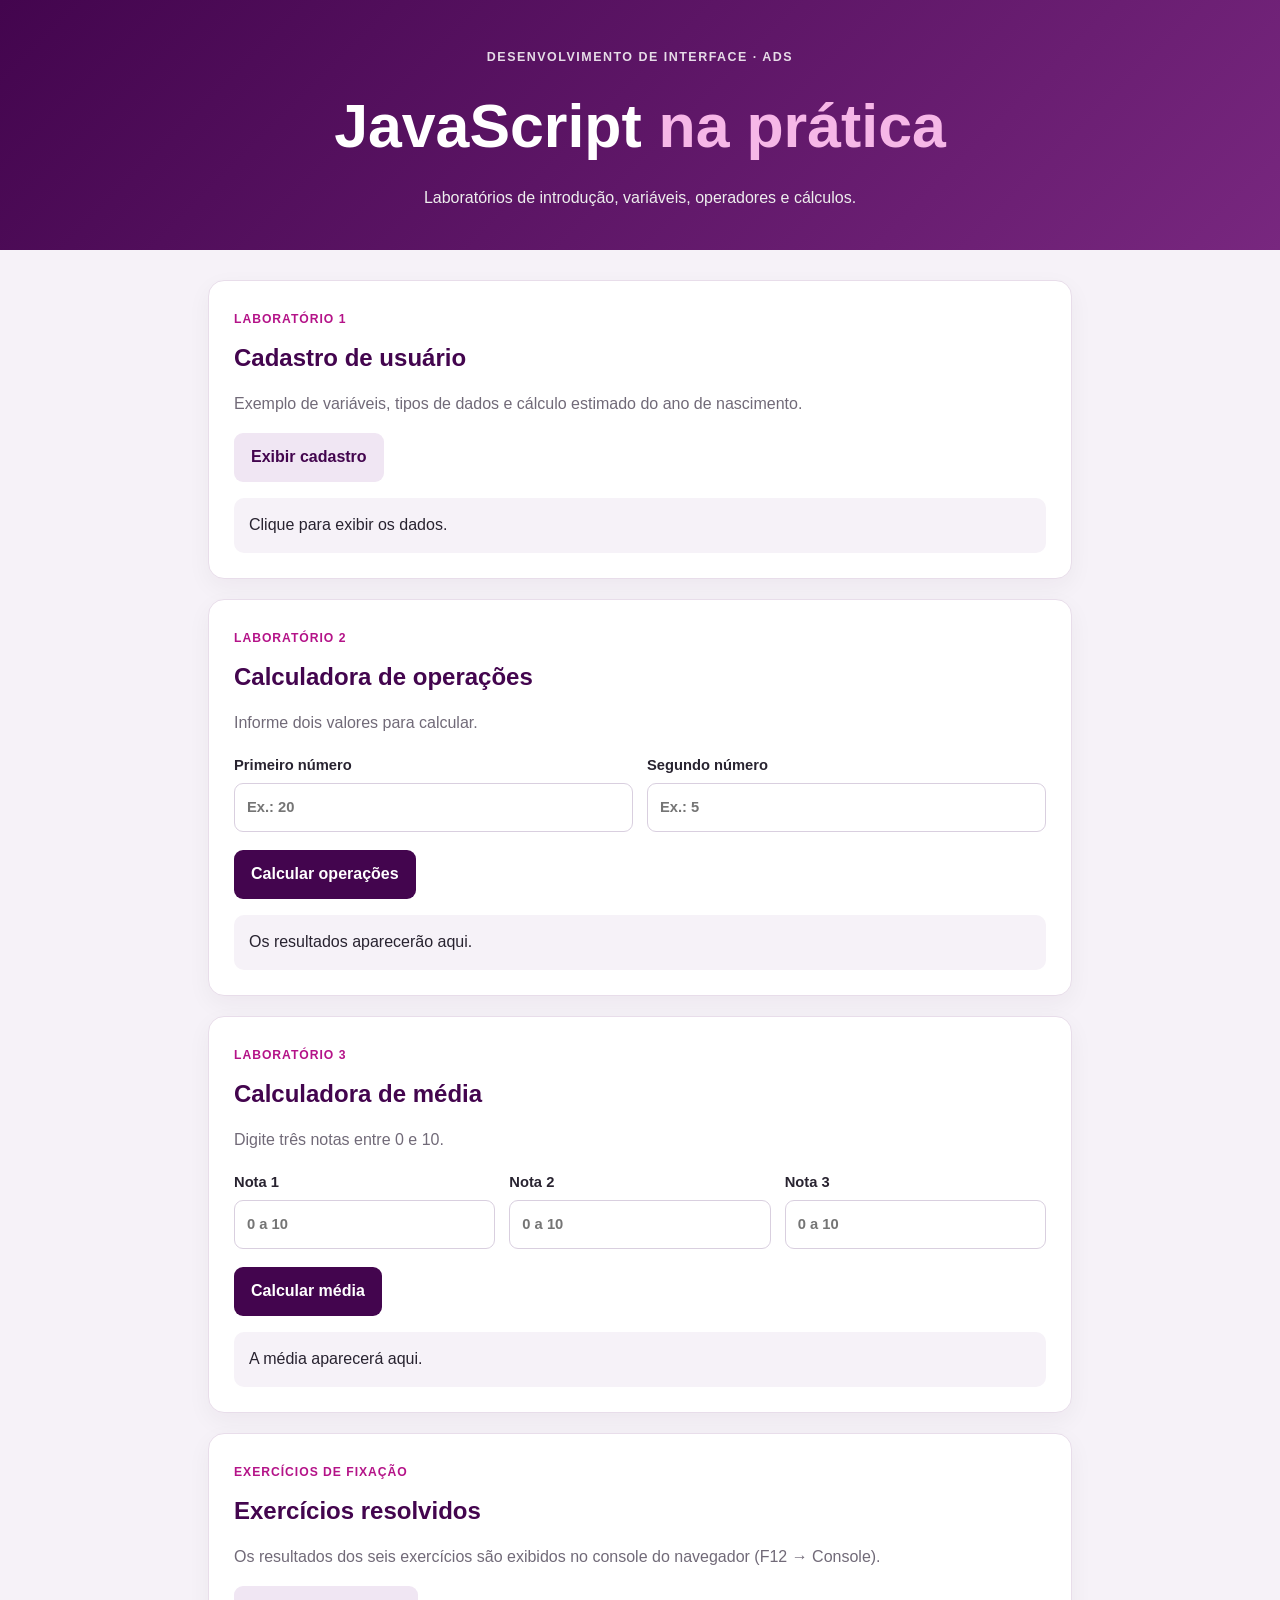
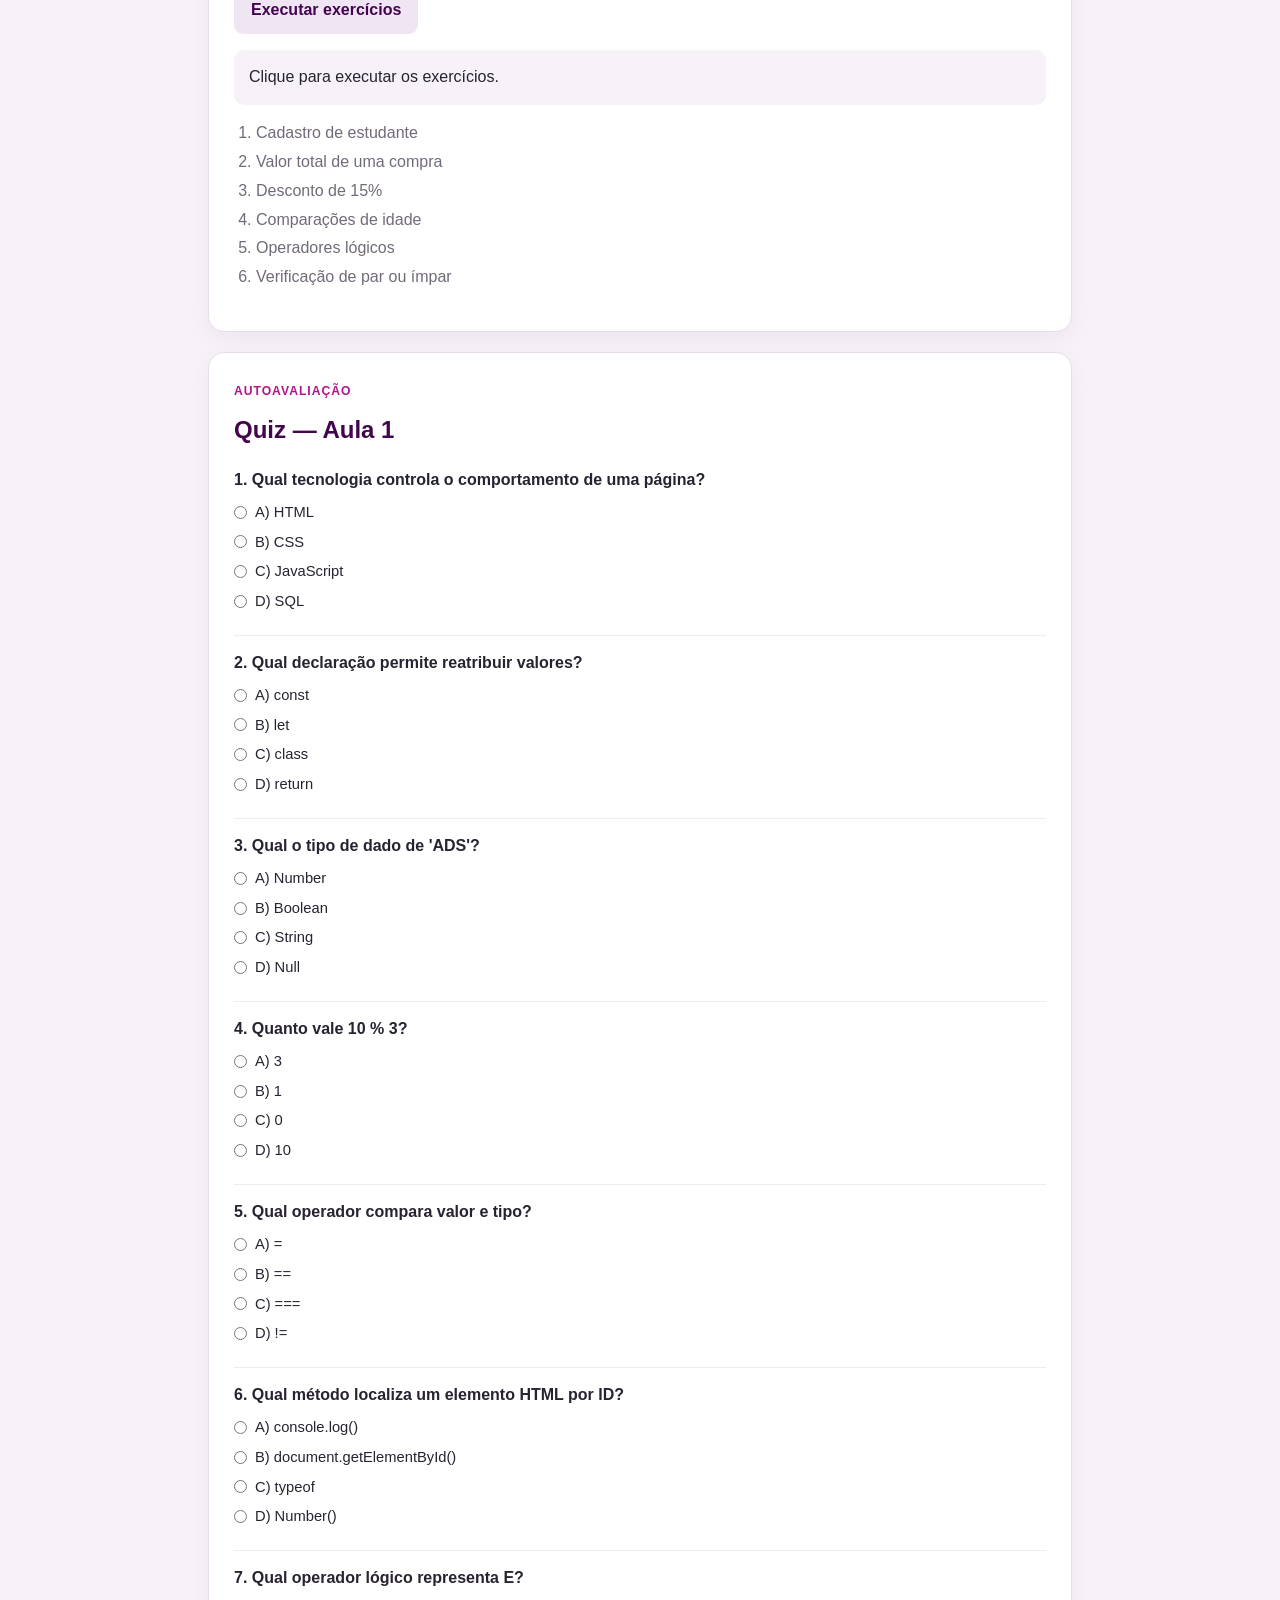
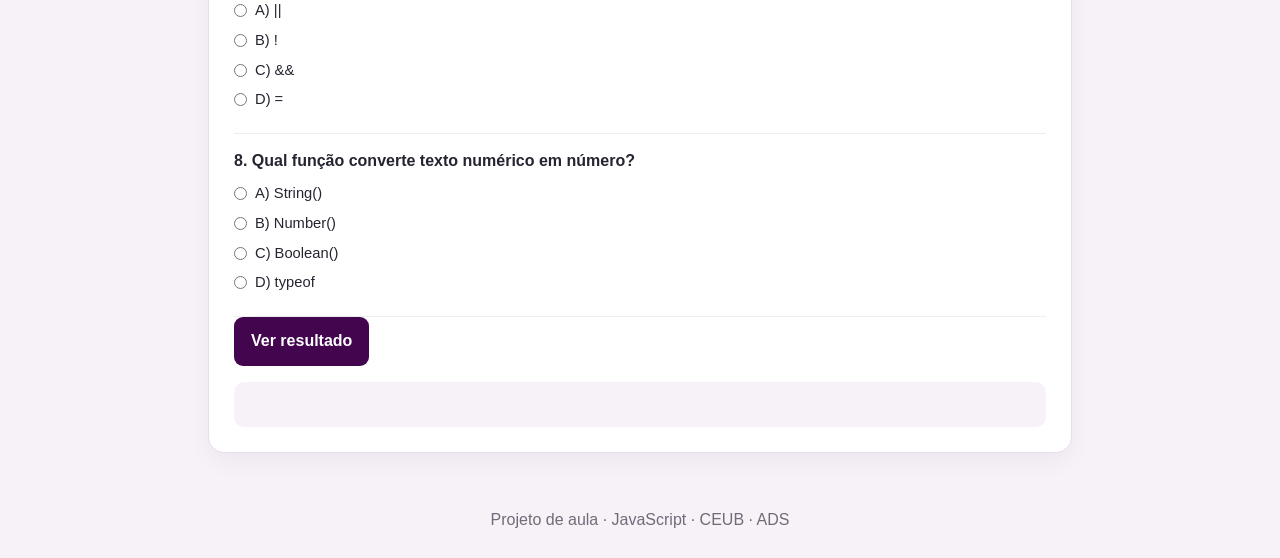
==== JavaScript/index.html @ 19ec2ed9 "Add files via upload" ====
<!DOCTYPE html>
<html lang="pt-BR">
<head>
  <meta charset="UTF-8"><meta name="viewport" content="width=device-width, initial-scale=1.0">
  <title>Aula 01 — JavaScript | CEUB</title><link rel="stylesheet" href="style.css">
</head>
<body>
  <header class="hero"><div class="eyebrow">DESENVOLVIMENTO DE INTERFACE · ADS</div><h1>JavaScript <span>na prática</span></h1><p>Laboratórios de introdução, variáveis, operadores e cálculos.</p></header>
  <main class="container">
    <section class="panel"><div class="section-heading"><div><span class="tag">LABORATÓRIO 1</span><h2>Cadastro de usuário</h2></div></div>
      <p class="muted">Exemplo de variáveis, tipos de dados e cálculo estimado do ano de nascimento.</p><button id="mostrarCadastro" class="secondary">Exibir cadastro</button><div id="cadastro" class="result" aria-live="polite">Clique para exibir os dados.</div>
    </section>
    <section class="panel"><span class="tag">LABORATÓRIO 2</span><h2>Calculadora de operações</h2><p class="muted">Informe dois valores para calcular.</p>
      <div class="fields"><label>Primeiro número<input type="number" id="numero1" placeholder="Ex.: 20"></label><label>Segundo número<input type="number" id="numero2" placeholder="Ex.: 5"></label></div><button id="btnCalcular">Calcular operações</button><div id="resultadoCalc" class="result" aria-live="polite">Os resultados aparecerão aqui.</div>
    </section>
    <section class="panel"><span class="tag">LABORATÓRIO 3</span><h2>Calculadora de média</h2><p class="muted">Digite três notas entre 0 e 10.</p>
      <div class="fields three"><label>Nota 1<input type="number" id="nota1" min="0" max="10" step="0.1" placeholder="0 a 10"></label><label>Nota 2<input type="number" id="nota2" min="0" max="10" step="0.1" placeholder="0 a 10"></label><label>Nota 3<input type="number" id="nota3" min="0" max="10" step="0.1" placeholder="0 a 10"></label></div><button id="calcularMedia">Calcular média</button><div id="resultadoMedia" class="result" aria-live="polite">A média aparecerá aqui.</div>
    </section>
    <section class="panel"><span class="tag">EXERCÍCIOS DE FIXAÇÃO</span><h2>Exercícios resolvidos</h2><p class="muted">Os resultados dos seis exercícios são exibidos no console do navegador (F12 → Console).</p><button id="executarExercicios" class="secondary">Executar exercícios</button><div id="statusExercicios" class="result">Clique para executar os exercícios.</div>
      <ol><li>Cadastro de estudante</li><li>Valor total de uma compra</li><li>Desconto de 15%</li><li>Comparações de idade</li><li>Operadores lógicos</li><li>Verificação de par ou ímpar</li></ol>
    </section>
    <section class="panel quiz"><span class="tag">AUTOAVALIAÇÃO</span><h2>Quiz — Aula 1</h2><div id="quiz"></div><button id="corrigirQuiz">Ver resultado</button><div id="resultadoQuiz" class="result" aria-live="polite"></div></section>
  </main><footer>Projeto de aula · JavaScript · CEUB · ADS</footer><script src="script.js"></script>
</body></html>
---- JavaScript/style.css ----
:root{--purple:#43054e;--pink:#b41388;--bg:#f6f2f8;--text:#282330;--muted:#716a78}*{box-sizing:border-box}body{margin:0;background:var(--bg);color:var(--text);font-family:Inter,Arial,sans-serif;line-height:1.55}.hero{padding:48px 20px 40px;text-align:center;background:linear-gradient(135deg,#43054e,#78277f);color:#fff}.eyebrow{letter-spacing:.12em;font-size:.78rem;font-weight:700;opacity:.85}.hero h1{font-size:clamp(2.2rem,6vw,3.8rem);margin:12px 0}.hero h1 span{color:#f6b7e7}.hero p{margin:0;color:#eee}.container{max-width:900px;margin:30px auto;padding:0 18px}.panel{background:white;border-radius:16px;padding:25px;margin:20px 0;box-shadow:0 8px 24px #28112c0c;border:1px solid #e8ddea}.tag{display:inline-block;color:var(--pink);font-size:.76rem;letter-spacing:.08em;font-weight:800}.panel h2{margin:8px 0 5px;color:var(--purple)}.muted{color:var(--muted)}.fields{display:grid;grid-template-columns:repeat(2,minmax(0,1fr));gap:14px;margin:18px 0}.fields.three{grid-template-columns:repeat(3,minmax(0,1fr))}label{display:block;font-weight:650;font-size:.92rem}input{display:block;width:100%;margin-top:7px;padding:12px;border:1px solid #d9cfdf;border-radius:9px;font:inherit}input:focus{outline:2px solid #dca5d1;border-color:var(--pink)}button{background:var(--purple);color:white;border:0;border-radius:9px;padding:12px 17px;font:inherit;font-weight:700;cursor:pointer}button:hover{background:#6b1977}button.secondary{background:#f0e6f3;color:var(--purple)}button.secondary:hover{background:#e3d1e9}.result{margin-top:16px;padding:15px;background:#f6f2f8;border-radius:10px;min-height:45px}.result p{margin:5px 0}.result strong{color:var(--purple)}ol{padding-left:22px;color:var(--muted)}ol li{margin:4px 0}.quiz-question{padding:15px 0;border-bottom:1px solid #eee}.quiz-question p{font-weight:700;margin:0 0 8px}.quiz-question label{font-weight:400;margin:7px 0;display:flex;gap:8px;align-items:center}.quiz-question input{width:auto;margin:0}footer{text-align:center;padding:25px;color:var(--muted)}@media(max-width:620px){.fields,.fields.three{grid-template-columns:1fr}.panel{padding:20px}.hero{padding-top:35px}}
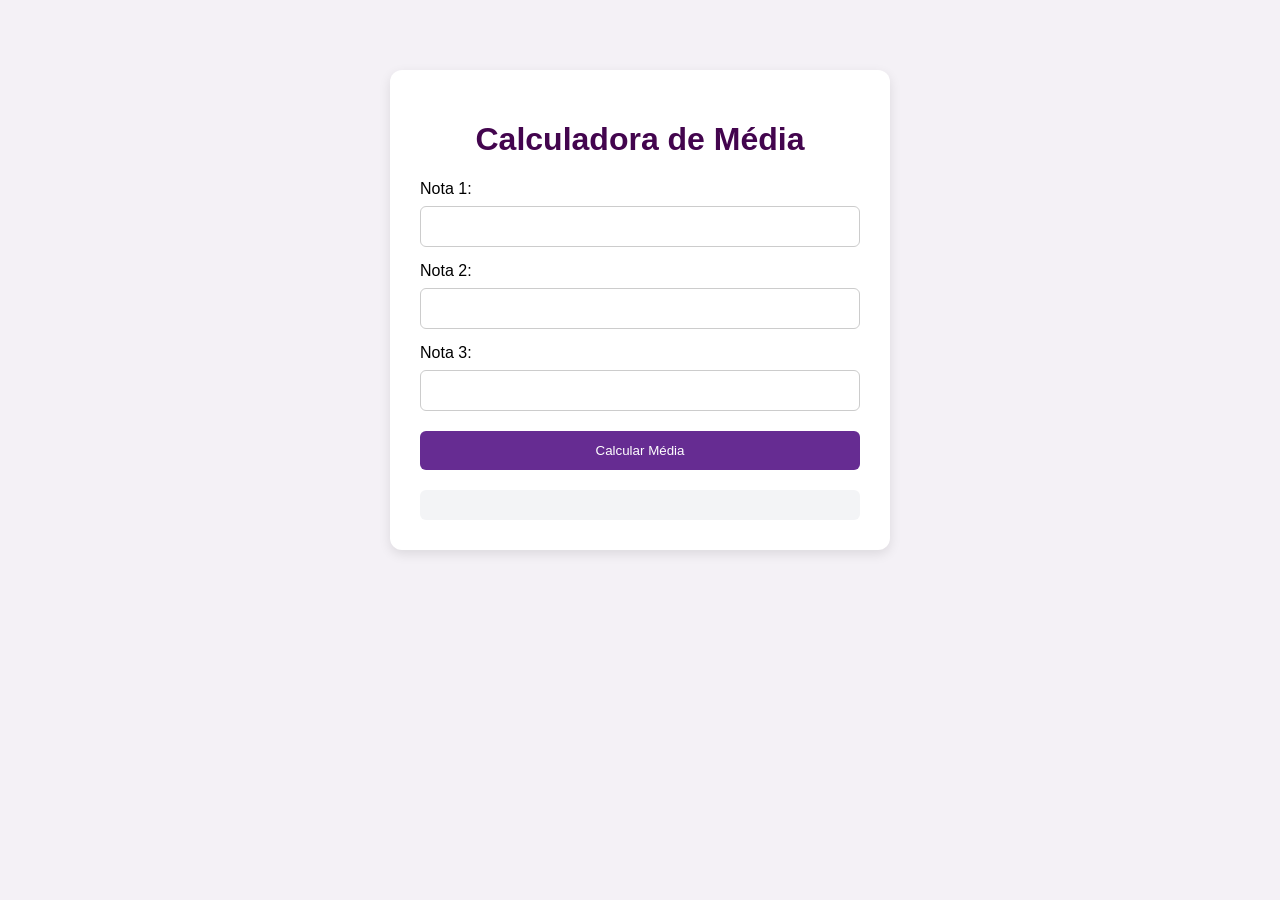
==== commit 70fdbfef: "Add files via upload" ====
--- a/JavaScript/index.html
+++ b/JavaScript/index.html
@@ -1,24 +1,12 @@
 <!DOCTYPE html>
 <html lang="pt-BR">
-<head>
-  <meta charset="UTF-8"><meta name="viewport" content="width=device-width, initial-scale=1.0">
-  <title>Aula 01 — JavaScript | CEUB</title><link rel="stylesheet" href="style.css">
-</head>
+<head><meta charset="UTF-8"><meta name="viewport" content="width=device-width, initial-scale=1.0"><title>Calculadora de Média</title><link rel="stylesheet" href="style.css"></head>
 <body>
-  <header class="hero"><div class="eyebrow">DESENVOLVIMENTO DE INTERFACE · ADS</div><h1>JavaScript <span>na prática</span></h1><p>Laboratórios de introdução, variáveis, operadores e cálculos.</p></header>
   <main class="container">
-    <section class="panel"><div class="section-heading"><div><span class="tag">LABORATÓRIO 1</span><h2>Cadastro de usuário</h2></div></div>
-      <p class="muted">Exemplo de variáveis, tipos de dados e cálculo estimado do ano de nascimento.</p><button id="mostrarCadastro" class="secondary">Exibir cadastro</button><div id="cadastro" class="result" aria-live="polite">Clique para exibir os dados.</div>
-    </section>
-    <section class="panel"><span class="tag">LABORATÓRIO 2</span><h2>Calculadora de operações</h2><p class="muted">Informe dois valores para calcular.</p>
-      <div class="fields"><label>Primeiro número<input type="number" id="numero1" placeholder="Ex.: 20"></label><label>Segundo número<input type="number" id="numero2" placeholder="Ex.: 5"></label></div><button id="btnCalcular">Calcular operações</button><div id="resultadoCalc" class="result" aria-live="polite">Os resultados aparecerão aqui.</div>
-    </section>
-    <section class="panel"><span class="tag">LABORATÓRIO 3</span><h2>Calculadora de média</h2><p class="muted">Digite três notas entre 0 e 10.</p>
-      <div class="fields three"><label>Nota 1<input type="number" id="nota1" min="0" max="10" step="0.1" placeholder="0 a 10"></label><label>Nota 2<input type="number" id="nota2" min="0" max="10" step="0.1" placeholder="0 a 10"></label><label>Nota 3<input type="number" id="nota3" min="0" max="10" step="0.1" placeholder="0 a 10"></label></div><button id="calcularMedia">Calcular média</button><div id="resultadoMedia" class="result" aria-live="polite">A média aparecerá aqui.</div>
-    </section>
-    <section class="panel"><span class="tag">EXERCÍCIOS DE FIXAÇÃO</span><h2>Exercícios resolvidos</h2><p class="muted">Os resultados dos seis exercícios são exibidos no console do navegador (F12 → Console).</p><button id="executarExercicios" class="secondary">Executar exercícios</button><div id="statusExercicios" class="result">Clique para executar os exercícios.</div>
-      <ol><li>Cadastro de estudante</li><li>Valor total de uma compra</li><li>Desconto de 15%</li><li>Comparações de idade</li><li>Operadores lógicos</li><li>Verificação de par ou ímpar</li></ol>
-    </section>
-    <section class="panel quiz"><span class="tag">AUTOAVALIAÇÃO</span><h2>Quiz — Aula 1</h2><div id="quiz"></div><button id="corrigirQuiz">Ver resultado</button><div id="resultadoQuiz" class="result" aria-live="polite"></div></section>
-  </main><footer>Projeto de aula · JavaScript · CEUB · ADS</footer><script src="script.js"></script>
+    <h1>Calculadora de Média</h1>
+    <label for="nota1">Nota 1:</label><input type="number" id="nota1" min="0" max="10" step="0.1">
+    <label for="nota2">Nota 2:</label><input type="number" id="nota2" min="0" max="10" step="0.1">
+    <label for="nota3">Nota 3:</label><input type="number" id="nota3" min="0" max="10" step="0.1">
+    <button id="calcular">Calcular Média</button><div id="resultado" aria-live="polite"></div>
+  </main><script src="script.js"></script>
 </body></html>
--- a/JavaScript/style.css
+++ b/JavaScript/style.css
@@ -1 +1,9 @@
-:root{--purple:#43054e;--pink:#b41388;--bg:#f6f2f8;--text:#282330;--muted:#716a78}*{box-sizing:border-box}body{margin:0;background:var(--bg);color:var(--text);font-family:Inter,Arial,sans-serif;line-height:1.55}.hero{padding:48px 20px 40px;text-align:center;background:linear-gradient(135deg,#43054e,#78277f);color:#fff}.eyebrow{letter-spacing:.12em;font-size:.78rem;font-weight:700;opacity:.85}.hero h1{font-size:clamp(2.2rem,6vw,3.8rem);margin:12px 0}.hero h1 span{color:#f6b7e7}.hero p{margin:0;color:#eee}.container{max-width:900px;margin:30px auto;padding:0 18px}.panel{background:white;border-radius:16px;padding:25px;margin:20px 0;box-shadow:0 8px 24px #28112c0c;border:1px solid #e8ddea}.tag{display:inline-block;color:var(--pink);font-size:.76rem;letter-spacing:.08em;font-weight:800}.panel h2{margin:8px 0 5px;color:var(--purple)}.muted{color:var(--muted)}.fields{display:grid;grid-template-columns:repeat(2,minmax(0,1fr));gap:14px;margin:18px 0}.fields.three{grid-template-columns:repeat(3,minmax(0,1fr))}label{display:block;font-weight:650;font-size:.92rem}input{display:block;width:100%;margin-top:7px;padding:12px;border:1px solid #d9cfdf;border-radius:9px;font:inherit}input:focus{outline:2px solid #dca5d1;border-color:var(--pink)}button{background:var(--purple);color:white;border:0;border-radius:9px;padding:12px 17px;font:inherit;font-weight:700;cursor:pointer}button:hover{background:#6b1977}button.secondary{background:#f0e6f3;color:var(--purple)}button.secondary:hover{background:#e3d1e9}.result{margin-top:16px;padding:15px;background:#f6f2f8;border-radius:10px;min-height:45px}.result p{margin:5px 0}.result strong{color:var(--purple)}ol{padding-left:22px;color:var(--muted)}ol li{margin:4px 0}.quiz-question{padding:15px 0;border-bottom:1px solid #eee}.quiz-question p{font-weight:700;margin:0 0 8px}.quiz-question label{font-weight:400;margin:7px 0;display:flex;gap:8px;align-items:center}.quiz-question input{width:auto;margin:0}footer{text-align:center;padding:25px;color:var(--muted)}@media(max-width:620px){.fields,.fields.three{grid-template-columns:1fr}.panel{padding:20px}.hero{padding-top:35px}}
+* { box-sizing: border-box; }
+body { font-family: Arial, sans-serif; background: #f4f1f6; margin: 0; padding: 30px; }
+.container { max-width: 500px; margin: 40px auto; padding: 30px; background: white; border-radius: 12px; box-shadow: 0 4px 12px rgba(0,0,0,.10); }
+h1 { color: #43054e; text-align: center; }
+label { display: block; margin-top: 15px; }
+input { width: 100%; padding: 12px; margin-top: 8px; border: 1px solid #ccc; border-radius: 6px; }
+button { width: 100%; margin-top: 20px; padding: 12px; background: #662c92; color: white; border: 0; border-radius: 6px; cursor: pointer; }
+button:hover { background: #43054e; }
+#resultado { margin-top: 20px; padding: 15px; background: #f3f4f6; border-radius: 6px; }
